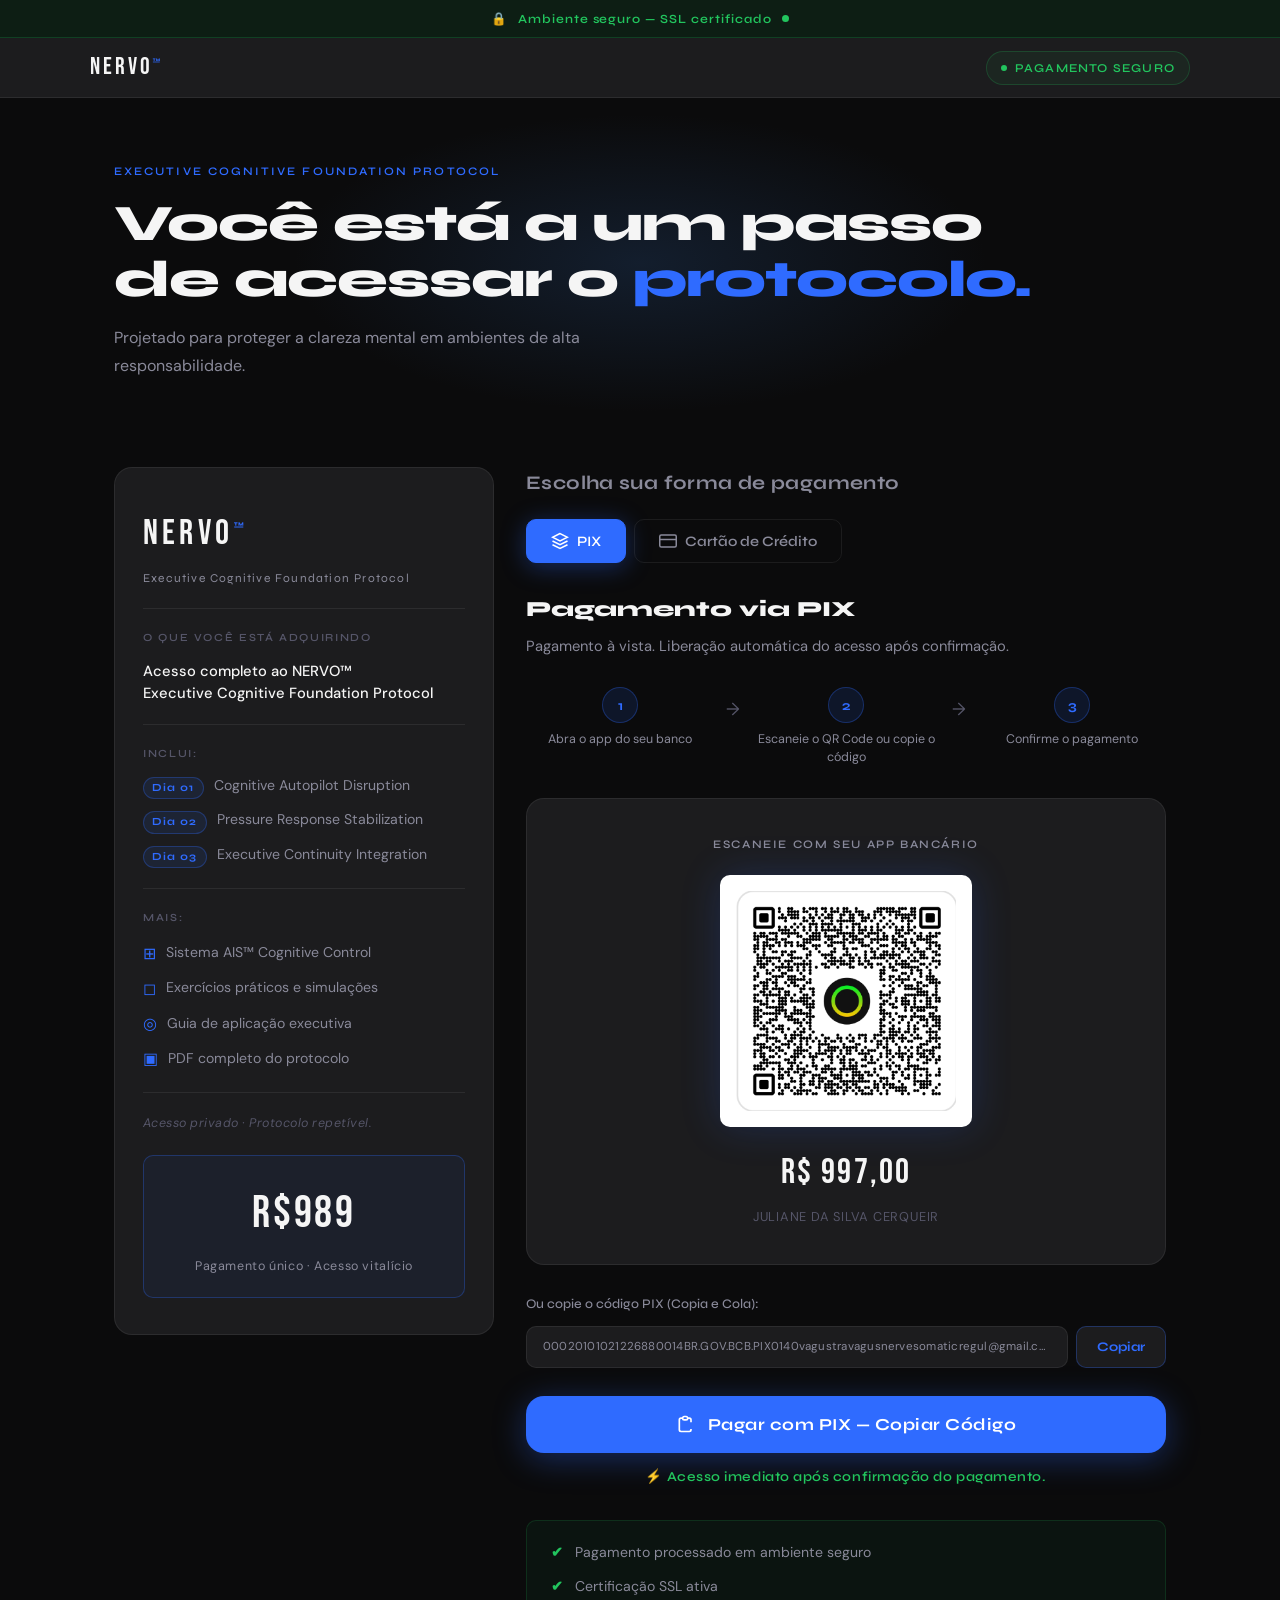
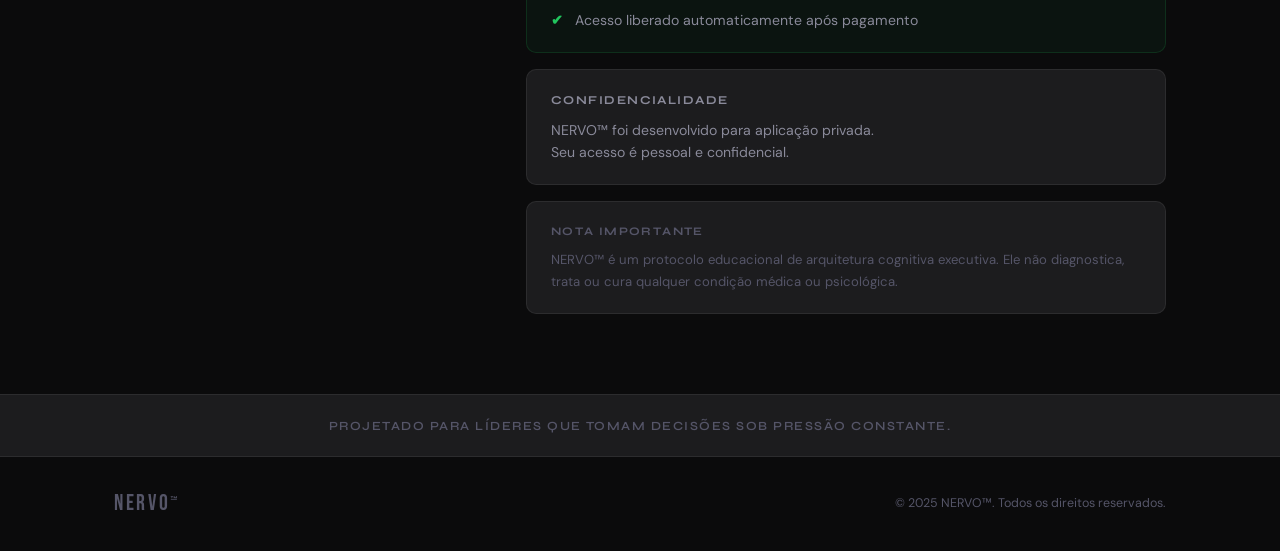
==== pagamento.html @ 9ae65a1f "Add files via upload" ====
<!DOCTYPE html>
<html lang="pt-BR">
<head>
  <meta charset="UTF-8" />
  <meta name="viewport" content="width=device-width, initial-scale=1.0" />
  <meta name="description" content="NERVO™ — Pagamento Seguro. Executive Cognitive Foundation Protocol." />
  <title>Pagamento Seguro — NERVO™</title>
  <link rel="stylesheet" href="pagamento.css" />
  <link rel="preconnect" href="https://fonts.googleapis.com" />
  <link rel="preconnect" href="https://fonts.gstatic.com" crossorigin />
  <link href="https://fonts.googleapis.com/css2?family=Syne:wght@400;600;700;800&family=DM+Sans:ital,opsz,wght@0,9..40,300;0,9..40,400;0,9..40,500;1,9..40,300&family=Bebas+Neue&display=swap" rel="stylesheet" />

</head>
<body>

  <!-- SECURITY TOP BAR -->
  <div class="security-bar">
    <span>🔒</span>
    <span>Ambiente seguro — SSL certificado</span>
    <span class="ssl-pulse"></span>
  </div>

  <!-- NAV -->
  <nav class="pay-nav">
    <div class="pay-nav-inner">
      <a href="index.html" class="pay-nav-logo" title="Voltar">NERVO<sup>™</sup></a>
      <div class="pay-secure-badge">
        <span class="badge-dot"></span>
        Pagamento Seguro
      </div>
    </div>
  </nav>

  <!-- HERO -->
  <div class="pay-hero">
    <div class="pay-hero-glow"></div>
    <div class="container">
      <p class="pay-hero-eyebrow reveal">Executive Cognitive Foundation Protocol</p>
      <h1 class="pay-hero-title reveal">
        Você está a um passo<br/>de acessar o <span class="text-accent">protocolo.</span>
      </h1>
      <p class="pay-hero-desc reveal">
        Projetado para proteger a clareza mental em ambientes de alta responsabilidade.
      </p>
    </div>
  </div>

  <!-- MAIN -->
  <main class="pay-main">
    <div class="container pay-grid">

      <!-- ── LEFT: RESUMO ── -->
      <aside class="pay-summary">
        <div class="summary-card reveal">
          <div class="sc-logo">NERVO<sup>™</sup></div>
          <div class="sc-subtitle">Executive Cognitive Foundation Protocol</div>

          <div class="sc-divider"></div>

          <p class="sc-section-label">O que você está adquirindo</p>
          <p class="sc-product">Acesso completo ao NERVO™<br/>Executive Cognitive Foundation Protocol</p>

          <div class="sc-divider"></div>

          <p class="sc-section-label">Inclui:</p>
          <ul class="sc-days">
            <li>
              <span class="sc-day-num">Dia 01</span>
              <span>Cognitive Autopilot Disruption</span>
            </li>
            <li>
              <span class="sc-day-num">Dia 02</span>
              <span>Pressure Response Stabilization</span>
            </li>
            <li>
              <span class="sc-day-num">Dia 03</span>
              <span>Executive Continuity Integration</span>
            </li>
          </ul>

          <div class="sc-divider"></div>

          <p class="sc-section-label">Mais:</p>
          <ul class="sc-extras">
            <li><span>⊞</span> Sistema AIS™ Cognitive Control</li>
            <li><span>◻</span> Exercícios práticos e simulações</li>
            <li><span>◎</span> Guia de aplicação executiva</li>
            <li><span>▣</span> PDF completo do protocolo</li>
          </ul>

          <div class="sc-divider"></div>

          <p class="sc-access-note">Acesso privado · Protocolo repetível.</p>

          <div class="sc-price-block">
            <div class="sc-price">R$997</div>
            <div class="sc-price-note">Pagamento único · Acesso vitalício</div>
          </div>
        </div>
      </aside>

      <!-- ── RIGHT: PAGAMENTO ── -->
      <section class="pay-options">

        <h2 class="pay-options-title reveal">Escolha sua forma de pagamento</h2>

        <!-- TABS -->
        <div class="pay-tabs reveal">
          <button class="pay-tab active" data-tab="pix" onclick="switchTab('pix')">
            <svg width="18" height="18" viewBox="0 0 24 24" fill="none" stroke="currentColor" stroke-width="2"><path d="M12 2L2 7l10 5 10-5-10-5zM2 17l10 5 10-5M2 12l10 5 10-5"/></svg>
            PIX
          </button>
          <button class="pay-tab" data-tab="card" onclick="switchTab('card')">
            <svg width="18" height="18" viewBox="0 0 24 24" fill="none" stroke="currentColor" stroke-width="2"><rect x="1" y="4" width="22" height="16" rx="2"/><line x1="1" y1="10" x2="23" y2="10"/></svg>
            Cartão de Crédito
          </button>
        </div>

        <!-- PIX PANEL -->
        <div class="pay-panel active" id="panel-pix">

          <div class="panel-info reveal">
            <h3 class="panel-title">Pagamento via PIX</h3>
            <p class="panel-desc">Pagamento à vista. Liberação automática do acesso após confirmação.</p>
          </div>

          <div class="pix-steps-row reveal">
            <div class="pix-step-item">
              <div class="ps-num">1</div>
              <div class="ps-text">Abra o app do seu banco</div>
            </div>
            <div class="ps-arrow">→</div>
            <div class="pix-step-item">
              <div class="ps-num">2</div>
              <div class="ps-text">Escaneie o QR Code ou copie o código</div>
            </div>
            <div class="ps-arrow">→</div>
            <div class="pix-step-item">
              <div class="ps-num">3</div>
              <div class="ps-text">Confirme o pagamento</div>
            </div>
          </div>

          <div class="pix-qr-section reveal">
            <p class="qr-label">Escaneie com seu app bancário</p>
            <div class="qr-frame">
              <img
                src="nervopix.png"
                alt="QR Code PIX NERVO™ — R$997"
                class="qr-img"
                width="220"
                height="220"
              />
            </div>
            <div class="qr-amount">R$ 997,00</div>
            <div class="qr-name">JULIANE DA SILVA CERQUEIR</div>
          </div>

          <div class="pix-code-section reveal">
            <p class="pix-code-label">Ou copie o código PIX (Copia e Cola):</p>
            <div class="pix-copy-row">
              <input
                type="text"
                id="pixCodeInput"
                class="pix-code-input"
                readonly
                value="00020101021226880014BR.GOV.BCB.PIX0140vagustravagusnervesomaticregul@gmail.com0222Pagamento vastraneuror5204000053039865406997.005802BR5925JULIANE DA SILVA CERQUEIR6015SAO GONCALO DOS62290525QRCCygl68hUdgx0ES90eVXaHP6304C484"
              />
              <button class="btn-copy-pix" id="copyPixBtn" onclick="copyPix()">
                <span id="copyPixText">Copiar</span>
              </button>
            </div>
          </div>

          <button
             class="btn-pay btn-pay--pix reveal"
             onclick="copyPixAndConfirm()">
            <svg width="20" height="20" viewBox="0 0 24 24" fill="none" stroke="currentColor" stroke-width="2"><path d="M8 5H6a2 2 0 00-2 2v12a2 2 0 002 2h10a2 2 0 002-2v-1M8 5a2 2 0 002 2h2a2 2 0 002-2M8 5a2 2 0 012-2h2a2 2 0 012 2m0 0h2a2 2 0 012 2v3"/></svg>
            <span id="pixBtnText">Pagar com PIX — Copiar Código</span>
          </button>

          <p class="pay-instant-note reveal">
            ⚡ Acesso imediato após confirmação do pagamento.
          </p>
        </div>

        <!-- CARD PANEL -->
        <div class="pay-panel" id="panel-card">

          <div class="panel-info reveal">
            <h3 class="panel-title">Cartão de Crédito</h3>
            <p class="panel-desc">Parcele em até 10x no cartão. Acesso liberado após confirmação.</p>
          </div>

          <div class="card-parcels reveal">
            <div class="parcel-grid">
              <div class="parcel-item parcel-best">
                <div class="parcel-label">À vista</div>
                <div class="parcel-val">R$ 997,00</div>
                <div class="parcel-badge">Melhor opção</div>
              </div>
              <div class="parcel-item">
                <div class="parcel-label">2× de</div>
                <div class="parcel-val">R$ 498,50</div>
              </div>
              <div class="parcel-item">
                <div class="parcel-label">5× de</div>
                <div class="parcel-val">R$ 199,40</div>
              </div>
              <div class="parcel-item">
                <div class="parcel-label">10× de</div>
                <div class="parcel-val">R$ 99,70</div>
              </div>
            </div>
            <p class="parcel-note">* Parcelamento sujeito aos juros da operadora do cartão.</p>
          </div>

          <a href="https://link.infinitepay.io/vastraneuroregulacaoltda/VC1DLUEtUg-2TMiImdOGH-997,00"
             target="_blank"
             rel="noopener noreferrer"
             class="btn-pay btn-pay--card reveal">
            Pagar com Cartão
            <svg viewBox="0 0 24 24" fill="none" stroke="currentColor" stroke-width="2"><path d="M5 12h14M12 5l7 7-7 7"/></svg>
          </a>

          <p class="pay-instant-note reveal">
            ⚡ Acesso imediato após confirmação do pagamento.
          </p>
        </div>

        <!-- SEGURANÇA -->
        <div class="security-block reveal">
          <div class="sec-row">
            <span class="sec-check">✔</span>
            <span>Pagamento processado em ambiente seguro</span>
          </div>
          <div class="sec-row">
            <span class="sec-check">✔</span>
            <span>Certificação SSL ativa</span>
          </div>
          <div class="sec-row">
            <span class="sec-check">✔</span>
            <span>Acesso liberado automaticamente após pagamento</span>
          </div>
        </div>

        <!-- CONFIDENCIALIDADE -->
        <div class="conf-block reveal">
          <p class="conf-title">Confidencialidade</p>
          <p class="conf-text">
            NERVO™ foi desenvolvido para aplicação privada.<br/>
            Seu acesso é pessoal e confidencial.
          </p>
        </div>

        <!-- NOTA LEGAL -->
        <div class="legal-block reveal">
          <p class="legal-label">Nota importante</p>
          <p class="legal-text">
            NERVO™ é um protocolo educacional de arquitetura cognitiva executiva.
            Ele não diagnostica, trata ou cura qualquer condição médica ou psicológica.
          </p>
        </div>

      </section>
    </div>
  </main>

  <!-- RODAPÉ PSICOLÓGICO -->
  <div class="psych-bar">
    <div class="container">
      <p>Projetado para líderes que tomam decisões sob pressão constante.</p>
    </div>
  </div>

  <!-- FOOTER -->
  <footer class="pay-footer">
    <div class="container pay-footer-inner">
      <span class="f-logo">NERVO<sup>™</sup></span>
      <p class="f-copy">© 2025 NERVO™. Todos os direitos reservados.</p>
    </div>
  </footer>

  <script src="pagamento.js"></script>
</body>
</html>
---- pagamento.css ----
/* ====================================================
   NERVO™ — pagamento.css
   Página de Pagamento Seguro — Estilo Completo
   ==================================================== */

/* ---- RESET & ROOT ---- */
*, *::before, *::after {
  margin: 0; padding: 0;
  box-sizing: border-box;
}

:root {
  --bg:         #0B0B0C;
  --bg-block:   #1C1C1E;
  --bg-card:    #141416;
  --accent-mid: #1F3A5F;
  --cta:        #2F6BFF;
  --cta-hover:  #4a7fff;
  --cta-pix:    #2F6BFF;
  --cta-card:   #2F6BFF;
  --text:       #F5F5F5;
  --text-muted: #8A8A9A;
  --text-dim:   #555568;
  --border:     rgba(255,255,255,0.07);
  --border-accent: rgba(47,107,255,0.3);
  --green:      #22c55e;
  --radius:     10px;
  --radius-lg:  18px;
  --max-w:      1100px;

  --font-display: 'Bebas Neue', cursive;
  --font-head:    'Syne', sans-serif;
  --font-body:    'DM Sans', sans-serif;
}

html { scroll-behavior: smooth; font-size: 16px; }

body {
  background: var(--bg);
  color: var(--text);
  font-family: var(--font-body);
  line-height: 1.7;
  overflow-x: hidden;
  -webkit-font-smoothing: antialiased;
}

::selection { background: var(--cta); color: #fff; }

/* ---- UTILITIES ---- */
.text-accent { color: var(--cta); }

.container {
  max-width: var(--max-w);
  margin: 0 auto;
  padding: 0 24px;
}

/* ---- REVEAL ---- */
.reveal {
  opacity: 0;
  transform: translateY(22px);
  transition: opacity 0.65s ease, transform 0.65s ease;
}
.reveal.visible {
  opacity: 1;
  transform: translateY(0);
}

/* ========================
   SECURITY TOP BAR
   ======================== */
.security-bar {
  background: rgba(34, 197, 94, 0.1);
  border-bottom: 1px solid rgba(34, 197, 94, 0.2);
  padding: 8px 24px;
  display: flex;
  align-items: center;
  justify-content: center;
  gap: 10px;
  font-size: 0.78rem;
  font-family: var(--font-head);
  font-weight: 600;
  letter-spacing: 0.08em;
  color: var(--green);
}

.ssl-pulse {
  display: inline-block;
  width: 7px; height: 7px;
  background: var(--green);
  border-radius: 50%;
  animation: pulse 2s ease-in-out infinite;
}

@keyframes pulse {
  0%, 100% { opacity: 1; transform: scale(1); }
  50% { opacity: 0.5; transform: scale(0.8); }
}

/* ========================
   NAV
   ======================== */
.pay-nav {
  background: var(--bg-block);
  border-bottom: 1px solid var(--border);
  padding: 0 24px;
  height: 60px;
  display: flex;
  align-items: center;
  position: sticky;
  top: 0;
  z-index: 100;
  backdrop-filter: blur(20px);
}

.pay-nav-inner {
  max-width: var(--max-w);
  margin: 0 auto;
  width: 100%;
  display: flex;
  align-items: center;
  justify-content: space-between;
}

.pay-nav-logo {
  font-family: var(--font-display);
  font-size: 1.5rem;
  letter-spacing: 0.12em;
  color: var(--text);
  text-decoration: none;
  transition: color 0.2s;
}
.pay-nav-logo:hover { color: var(--cta); }
.pay-nav-logo sup {
  font-family: var(--font-head);
  font-size: 0.42em;
  vertical-align: super;
  color: var(--cta);
}

.pay-secure-badge {
  display: flex;
  align-items: center;
  gap: 8px;
  font-family: var(--font-head);
  font-size: 0.75rem;
  font-weight: 600;
  letter-spacing: 0.1em;
  text-transform: uppercase;
  color: var(--green);
  border: 1px solid rgba(34,197,94,0.2);
  background: rgba(34,197,94,0.06);
  padding: 6px 14px;
  border-radius: 100px;
}

.badge-dot {
  width: 6px; height: 6px;
  background: var(--green);
  border-radius: 50%;
  animation: pulse 2s infinite;
}

/* ========================
   HERO
   ======================== */
.pay-hero {
  padding: 64px 0 48px;
  position: relative;
  overflow: hidden;
}

.pay-hero-glow {
  position: absolute;
  top: 50%; left: 50%;
  transform: translate(-50%, -50%);
  width: 700px; height: 300px;
  background: radial-gradient(ellipse, rgba(31,58,95,0.4) 0%, transparent 70%);
  pointer-events: none;
}

.pay-hero-eyebrow {
  font-family: var(--font-head);
  font-size: 0.72rem;
  font-weight: 600;
  letter-spacing: 0.18em;
  text-transform: uppercase;
  color: var(--cta);
  margin-bottom: 14px;
}

.pay-hero-title {
  font-family: var(--font-head);
  font-size: clamp(2rem, 5vw, 3.2rem);
  font-weight: 800;
  line-height: 1.1;
  letter-spacing: -0.02em;
  margin-bottom: 16px;
}

.pay-hero-desc {
  font-size: 1rem;
  color: var(--text-muted);
  max-width: 500px;
  line-height: 1.7;
}

/* ========================
   MAIN GRID
   ======================== */
.pay-main {
  padding: 40px 0 80px;
}

.pay-grid {
  display: grid;
  grid-template-columns: 380px 1fr;
  gap: 32px;
  align-items: start;
}

/* ========================
   SUMMARY CARD (LEFT)
   ======================== */
.pay-summary {
  position: sticky;
  top: 80px;
}

.summary-card {
  background: var(--bg-block);
  border: 1px solid var(--border);
  border-radius: var(--radius-lg);
  padding: 36px 28px;
}

.sc-logo {
  font-family: var(--font-display);
  font-size: 2.2rem;
  letter-spacing: 0.12em;
  color: var(--text);
  margin-bottom: 4px;
}

.sc-logo sup {
  font-family: var(--font-head);
  font-size: 0.38em;
  vertical-align: super;
  color: var(--cta);
}

.sc-subtitle {
  font-size: 0.75rem;
  letter-spacing: 0.1em;
  font-family: var(--font-head);
  color: var(--text-muted);
  margin-bottom: 0;
}

.sc-divider {
  width: 100%;
  height: 1px;
  background: var(--border);
  margin: 20px 0;
}

.sc-section-label {
  font-family: var(--font-head);
  font-size: 0.68rem;
  font-weight: 600;
  letter-spacing: 0.15em;
  text-transform: uppercase;
  color: var(--text-dim);
  margin-bottom: 12px;
}

.sc-product {
  font-size: 0.92rem;
  font-weight: 500;
  color: var(--text);
  line-height: 1.5;
}

.sc-days {
  list-style: none;
  display: flex;
  flex-direction: column;
  gap: 10px;
}

.sc-days li {
  display: flex;
  align-items: flex-start;
  gap: 10px;
  font-size: 0.88rem;
  color: var(--text-muted);
  line-height: 1.5;
}

.sc-day-num {
  font-family: var(--font-head);
  font-size: 0.68rem;
  font-weight: 700;
  letter-spacing: 0.1em;
  color: var(--cta);
  background: rgba(47,107,255,0.1);
  border: 1px solid var(--border-accent);
  padding: 2px 8px;
  border-radius: 100px;
  flex-shrink: 0;
  margin-top: 2px;
}

.sc-extras {
  list-style: none;
  display: flex;
  flex-direction: column;
  gap: 8px;
}

.sc-extras li {
  display: flex;
  align-items: center;
  gap: 10px;
  font-size: 0.88rem;
  color: var(--text-muted);
}

.sc-extras li span {
  color: var(--cta);
  font-size: 1rem;
  flex-shrink: 0;
}

.sc-access-note {
  font-size: 0.78rem;
  color: var(--text-dim);
  font-style: italic;
  letter-spacing: 0.04em;
}

.sc-price-block {
  background: rgba(47,107,255,0.06);
  border: 1px solid var(--border-accent);
  border-radius: var(--radius);
  padding: 20px 24px;
  margin-top: 20px;
  text-align: center;
}

.sc-price {
  font-family: var(--font-display);
  font-size: 2.8rem;
  letter-spacing: 0.06em;
  color: var(--text);
  margin-bottom: 4px;
}

.sc-price-note {
  font-size: 0.78rem;
  color: var(--text-muted);
  letter-spacing: 0.05em;
}

/* ========================
   PAYMENT OPTIONS (RIGHT)
   ======================== */
.pay-options-title {
  font-family: var(--font-head);
  font-size: 1.2rem;
  font-weight: 700;
  color: var(--text-muted);
  margin-bottom: 20px;
  letter-spacing: 0.02em;
}

/* TABS */
.pay-tabs {
  display: flex;
  gap: 8px;
  margin-bottom: 28px;
}

.pay-tab {
  display: flex;
  align-items: center;
  gap: 8px;
  padding: 12px 24px;
  border-radius: var(--radius);
  border: 1px solid var(--border);
  background: transparent;
  color: var(--text-muted);
  font-family: var(--font-head);
  font-size: 0.9rem;
  font-weight: 600;
  cursor: pointer;
  transition: all 0.25s;
}

.pay-tab:hover {
  border-color: var(--border-accent);
  color: var(--text);
}

.pay-tab.active {
  background: var(--cta);
  border-color: var(--cta);
  color: #fff;
  box-shadow: 0 4px 24px rgba(47,107,255,0.35);
}

/* PANELS */
.pay-panel {
  display: none;
}
.pay-panel.active {
  display: block;
}

/* PANEL HEADER */
.panel-info {
  margin-bottom: 28px;
}

.panel-title {
  font-family: var(--font-head);
  font-size: 1.35rem;
  font-weight: 800;
  color: var(--text);
  margin-bottom: 6px;
}

.panel-desc {
  font-size: 0.92rem;
  color: var(--text-muted);
}

/* PIX STEPS */
.pix-steps-row {
  display: flex;
  align-items: flex-start;
  gap: 12px;
  margin-bottom: 32px;
  flex-wrap: wrap;
}

.pix-step-item {
  display: flex;
  flex-direction: column;
  align-items: center;
  gap: 8px;
  flex: 1;
  min-width: 100px;
}

.ps-num {
  width: 36px; height: 36px;
  border-radius: 50%;
  background: rgba(47,107,255,0.12);
  border: 1px solid var(--border-accent);
  display: flex;
  align-items: center;
  justify-content: center;
  font-family: var(--font-head);
  font-size: 0.85rem;
  font-weight: 700;
  color: var(--cta);
}

.ps-text {
  font-size: 0.78rem;
  color: var(--text-muted);
  text-align: center;
  line-height: 1.4;
}

.ps-arrow {
  color: var(--text-dim);
  font-size: 1.1rem;
  margin-top: 8px;
  flex-shrink: 0;
}

/* QR SECTION */
.pix-qr-section {
  text-align: center;
  margin-bottom: 28px;
  padding: 36px 28px;
  background: var(--bg-block);
  border: 1px solid var(--border);
  border-radius: var(--radius-lg);
}

.qr-label {
  font-family: var(--font-head);
  font-size: 0.72rem;
  font-weight: 600;
  letter-spacing: 0.14em;
  text-transform: uppercase;
  color: var(--text-muted);
  margin-bottom: 20px;
}

.qr-frame {
  display: inline-flex;
  align-items: center;
  justify-content: center;
  background: #ffffff;
  padding: 16px;
  border-radius: var(--radius);
  margin-bottom: 16px;
  box-shadow: 0 0 40px rgba(47,107,255,0.2);
}

#qrcode canvas,
#qrcode img {
  display: block;
}

.qr-amount {
  font-family: var(--font-display);
  font-size: 2.2rem;
  letter-spacing: 0.06em;
  color: var(--text);
  margin-bottom: 4px;
}

.qr-name {
  font-size: 0.8rem;
  color: var(--text-dim);
  letter-spacing: 0.06em;
}

/* PIX COPY */
.pix-code-section {
  margin-bottom: 28px;
}

.pix-code-label {
  font-size: 0.82rem;
  color: var(--text-muted);
  margin-bottom: 10px;
  font-family: var(--font-head);
  font-weight: 500;
}

.pix-copy-row {
  display: flex;
  gap: 8px;
}

.pix-code-input {
  flex: 1;
  background: var(--bg-block);
  border: 1px solid var(--border);
  border-radius: var(--radius);
  padding: 12px 16px;
  color: var(--text-muted);
  font-family: var(--font-body);
  font-size: 0.72rem;
  letter-spacing: 0.02em;
  outline: none;
  cursor: text;
  white-space: nowrap;
  overflow: hidden;
  text-overflow: ellipsis;
  min-width: 0;
}

.btn-copy-pix {
  background: var(--bg-block);
  border: 1px solid var(--border-accent);
  color: var(--cta);
  font-family: var(--font-head);
  font-size: 0.82rem;
  font-weight: 700;
  padding: 12px 20px;
  border-radius: var(--radius);
  cursor: pointer;
  flex-shrink: 0;
  transition: background 0.2s, color 0.2s;
  white-space: nowrap;
}

.btn-copy-pix:hover {
  background: var(--cta);
  color: #fff;
}

.btn-copy-pix.copied {
  background: var(--green);
  border-color: var(--green);
  color: #fff;
}

/* CTA BUTTONS */
.btn-pay {
  display: flex;
  align-items: center;
  justify-content: center;
  gap: 12px;
  width: 100%;
  padding: 18px 32px;
  border-radius: var(--radius-lg);
  font-family: var(--font-head);
  font-size: 1.05rem;
  font-weight: 700;
  letter-spacing: 0.03em;
  text-decoration: none;
  border: none;
  cursor: pointer;
  transition: all 0.25s;
  position: relative;
  overflow: hidden;
  margin-bottom: 12px;
}

.btn-pay svg {
  width: 20px; height: 20px;
  flex-shrink: 0;
  transition: transform 0.2s;
}

.btn-pay:hover svg {
  transform: translateX(4px);
}

.btn-pay--pix {
  background: var(--cta-pix);
  color: #fff;
  box-shadow: 0 6px 32px rgba(47,107,255,0.35);
}

.btn-pay--pix:hover {
  background: var(--cta-hover);
  transform: translateY(-2px);
  box-shadow: 0 10px 40px rgba(47,107,255,0.5);
}

.btn-pay--card {
  background: var(--cta-card);
  color: #fff;
  box-shadow: 0 6px 32px rgba(47,107,255,0.35);
}

.btn-pay--card:hover {
  background: var(--cta-hover);
  transform: translateY(-2px);
  box-shadow: 0 10px 40px rgba(47,107,255,0.5);
}

.pay-instant-note {
  text-align: center;
  font-size: 0.85rem;
  color: var(--green);
  font-family: var(--font-head);
  font-weight: 600;
  margin-bottom: 32px;
  letter-spacing: 0.04em;
}

/* CARD PARCELS */
.card-parcels {
  margin-bottom: 28px;
}

.parcel-grid {
  display: grid;
  grid-template-columns: repeat(4, 1fr);
  gap: 10px;
  margin-bottom: 10px;
}

.parcel-item {
  background: var(--bg-block);
  border: 1px solid var(--border);
  border-radius: var(--radius);
  padding: 16px 12px;
  text-align: center;
  transition: border-color 0.25s;
  position: relative;
}

.parcel-item:hover {
  border-color: var(--border-accent);
}

.parcel-best {
  border-color: var(--border-accent);
  background: rgba(47,107,255,0.05);
}

.parcel-label {
  font-size: 0.72rem;
  color: var(--text-dim);
  font-family: var(--font-head);
  letter-spacing: 0.08em;
  margin-bottom: 4px;
}

.parcel-val {
  font-family: var(--font-head);
  font-size: 0.88rem;
  font-weight: 700;
  color: var(--text);
}

.parcel-badge {
  font-size: 0.62rem;
  color: var(--cta);
  font-family: var(--font-head);
  font-weight: 700;
  letter-spacing: 0.06em;
  text-transform: uppercase;
  margin-top: 4px;
}

.parcel-note {
  font-size: 0.75rem;
  color: var(--text-dim);
  font-style: italic;
}

/* SECURITY BLOCK */
.security-block {
  background: rgba(34,197,94,0.05);
  border: 1px solid rgba(34,197,94,0.15);
  border-radius: var(--radius);
  padding: 20px 24px;
  margin-bottom: 16px;
  display: flex;
  flex-direction: column;
  gap: 10px;
}

.sec-row {
  display: flex;
  align-items: center;
  gap: 12px;
  font-size: 0.88rem;
  color: var(--text-muted);
}

.sec-check {
  color: var(--green);
  font-weight: 700;
  flex-shrink: 0;
}

/* CONF BLOCK */
.conf-block {
  background: var(--bg-block);
  border: 1px solid var(--border);
  border-radius: var(--radius);
  padding: 20px 24px;
  margin-bottom: 16px;
}

.conf-title {
  font-family: var(--font-head);
  font-size: 0.75rem;
  font-weight: 700;
  letter-spacing: 0.12em;
  text-transform: uppercase;
  color: var(--text-muted);
  margin-bottom: 8px;
}

.conf-text {
  font-size: 0.88rem;
  color: var(--text-muted);
  line-height: 1.6;
}

/* LEGAL BLOCK */
.legal-block {
  background: var(--bg-block);
  border: 1px solid var(--border);
  border-radius: var(--radius);
  padding: 20px 24px;
}

.legal-label {
  font-family: var(--font-head);
  font-size: 0.72rem;
  font-weight: 700;
  letter-spacing: 0.12em;
  text-transform: uppercase;
  color: var(--text-dim);
  margin-bottom: 8px;
}

.legal-text {
  font-size: 0.82rem;
  color: var(--text-dim);
  line-height: 1.65;
}

/* ========================
   PSYCH FOOTER BAR
   ======================== */
.psych-bar {
  background: var(--bg-block);
  border-top: 1px solid var(--border);
  border-bottom: 1px solid var(--border);
  padding: 20px 0;
  text-align: center;
}

.psych-bar p {
  font-family: var(--font-head);
  font-size: 0.78rem;
  font-weight: 600;
  letter-spacing: 0.12em;
  text-transform: uppercase;
  color: var(--text-dim);
}

/* ========================
   FOOTER
   ======================== */
.pay-footer {
  padding: 28px 0;
  background: var(--bg);
}

.pay-footer-inner {
  display: flex;
  align-items: center;
  justify-content: space-between;
}

.f-logo {
  font-family: var(--font-display);
  font-size: 1.4rem;
  letter-spacing: 0.12em;
  color: var(--text-dim);
}

.f-logo sup {
  font-family: var(--font-head);
  font-size: 0.4em;
  vertical-align: super;
}

.f-copy {
  font-size: 0.78rem;
  color: var(--text-dim);
}

/* ========================
   SCROLLBAR
   ======================== */
::-webkit-scrollbar { width: 5px; }
::-webkit-scrollbar-track { background: var(--bg); }
::-webkit-scrollbar-thumb { background: var(--accent-mid); border-radius: 3px; }
::-webkit-scrollbar-thumb:hover { background: var(--cta); }

/* ========================
   RESPONSIVE
   ======================== */
@media (max-width: 900px) {
  .pay-grid {
    grid-template-columns: 1fr;
    gap: 24px;
  }

  .pay-summary {
    position: static;
  }

  .parcel-grid {
    grid-template-columns: repeat(2, 1fr);
  }
}

@media (max-width: 600px) {
  .pay-hero {
    padding: 40px 0 32px;
  }

  .pay-hero-title {
    font-size: clamp(1.7rem, 7vw, 2.4rem);
  }

  .pay-tabs {
    flex-direction: column;
  }

  .pix-steps-row {
    flex-direction: column;
    align-items: flex-start;
  }

  .ps-arrow { display: none; }

  .pix-step-item {
    flex-direction: row;
    text-align: left;
  }

  .ps-text { text-align: left; }

  .parcel-grid {
    grid-template-columns: repeat(2, 1fr);
  }

  .pix-copy-row {
    flex-direction: column;
  }

  .pay-footer-inner {
    flex-direction: column;
    gap: 8px;
    text-align: center;
  }
}
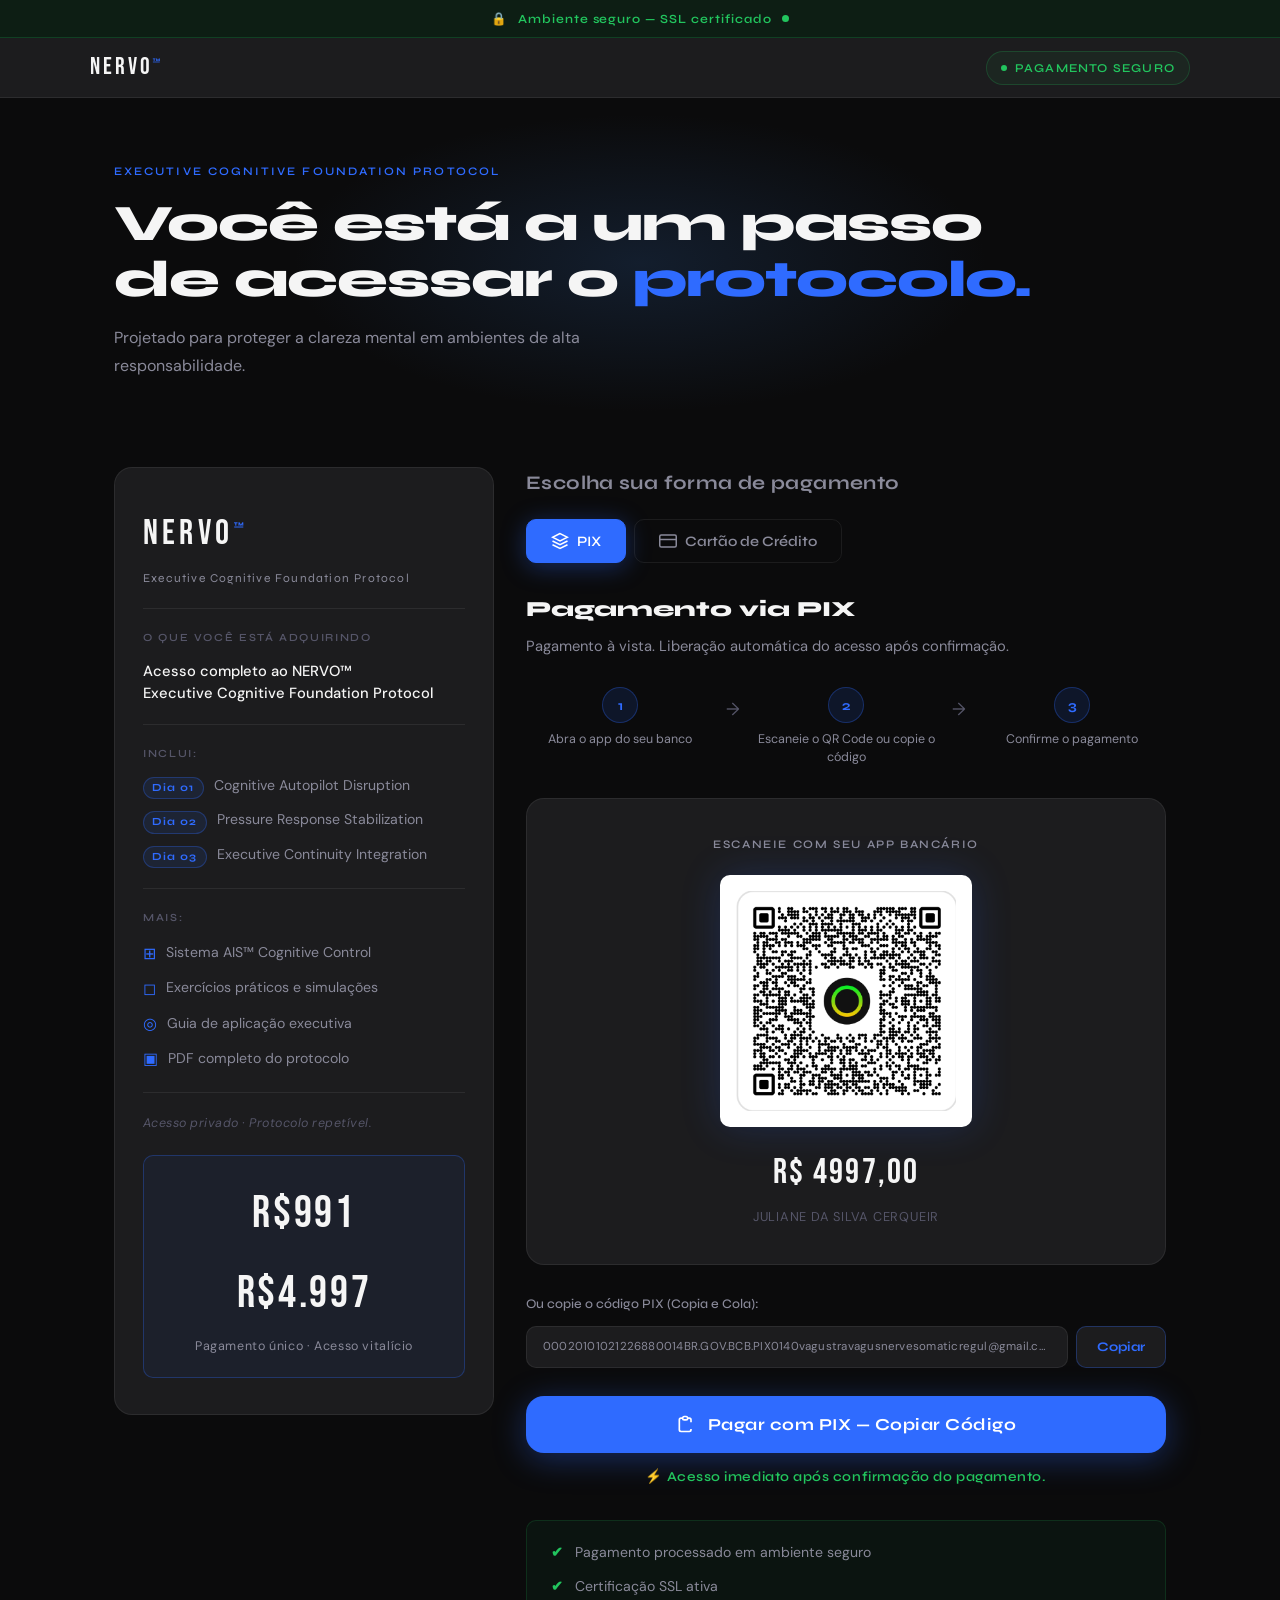
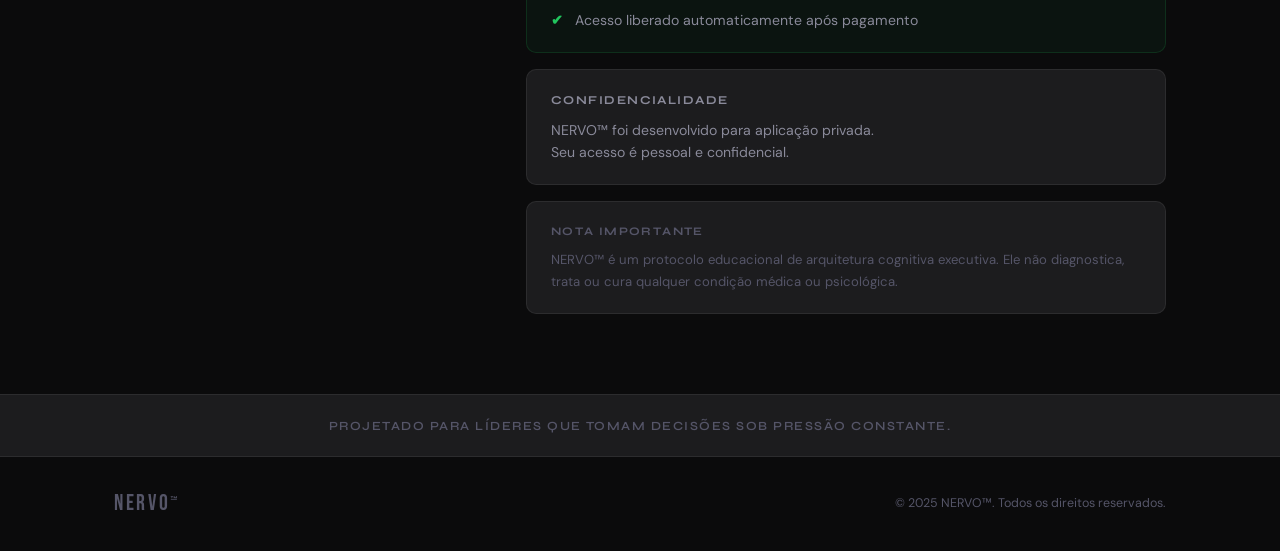
==== commit 10b4eaab: "Add files via upload" ====
--- a/pagamento.html
+++ b/pagamento.html
@@ -93,7 +93,8 @@
           <p class="sc-access-note">Acesso privado · Protocolo repetível.</p>
 
           <div class="sc-price-block">
-            <div class="sc-price">R$997</div>
+            <div class="sc-price">R$4.997</div>
+            <div class="sc-price">R$4.997</div>
             <div class="sc-price-note">Pagamento único · Acesso vitalício</div>
           </div>
         </div>
@@ -146,13 +147,13 @@
             <div class="qr-frame">
               <img
                 src="nervopix.png"
-                alt="QR Code PIX NERVO™ — R$997"
+                alt="QR Code PIX NERVO™ — R$4997"
                 class="qr-img"
                 width="220"
                 height="220"
               />
             </div>
-            <div class="qr-amount">R$ 997,00</div>
+            <div class="qr-amount">R$ 4997,00</div>
             <div class="qr-name">JULIANE DA SILVA CERQUEIR</div>
           </div>
 
@@ -164,7 +165,7 @@
                 id="pixCodeInput"
                 class="pix-code-input"
                 readonly
-                value="00020101021226880014BR.GOV.BCB.PIX0140vagustravagusnervesomaticregul@gmail.com0222Pagamento vastraneuror5204000053039865406997.005802BR5925JULIANE DA SILVA CERQUEIR6015SAO GONCALO DOS62290525QRCCygl68hUdgx0ES90eVXaHP6304C484"
+                value="00020101021226880014BR.GOV.BCB.PIX0140vagustravagusnervesomaticregul@gmail.com0222Pagamento vastraneuror52040000530398654074997.005802BR5925JULIANE DA SILVA CERQUEIR6015SAO GONCALO DOS62290525QRCCD3qOHoc58FKhVvviQl4Xs63042092"
               />
               <button class="btn-copy-pix" id="copyPixBtn" onclick="copyPix()">
                 <span id="copyPixText">Copiar</span>
@@ -196,26 +197,26 @@
             <div class="parcel-grid">
               <div class="parcel-item parcel-best">
                 <div class="parcel-label">À vista</div>
-                <div class="parcel-val">R$ 997,00</div>
+                <div class="parcel-val">R$ 4997,00</div>
                 <div class="parcel-badge">Melhor opção</div>
               </div>
               <div class="parcel-item">
                 <div class="parcel-label">2× de</div>
-                <div class="parcel-val">R$ 498,50</div>
+                <div class="parcel-val">R$ 2498,50</div>
               </div>
               <div class="parcel-item">
                 <div class="parcel-label">5× de</div>
-                <div class="parcel-val">R$ 199,40</div>
+                <div class="parcel-val">R$ 999,40</div>
               </div>
               <div class="parcel-item">
                 <div class="parcel-label">10× de</div>
-                <div class="parcel-val">R$ 99,70</div>
+                <div class="parcel-val">R$ 499,70</div>
               </div>
             </div>
             <p class="parcel-note">* Parcelamento sujeito aos juros da operadora do cartão.</p>
           </div>
 
-          <a href="https://link.infinitepay.io/vastraneuroregulacaoltda/VC1DLUEtUg-2TMiImdOGH-997,00"
+          <a href="https://link.infinitepay.io/vastraneuroregulacaoltda/VC1DLUMtUg-MNGHHWVKV-4997,00"
              target="_blank"
              rel="noopener noreferrer"
              class="btn-pay btn-pay--card reveal">
